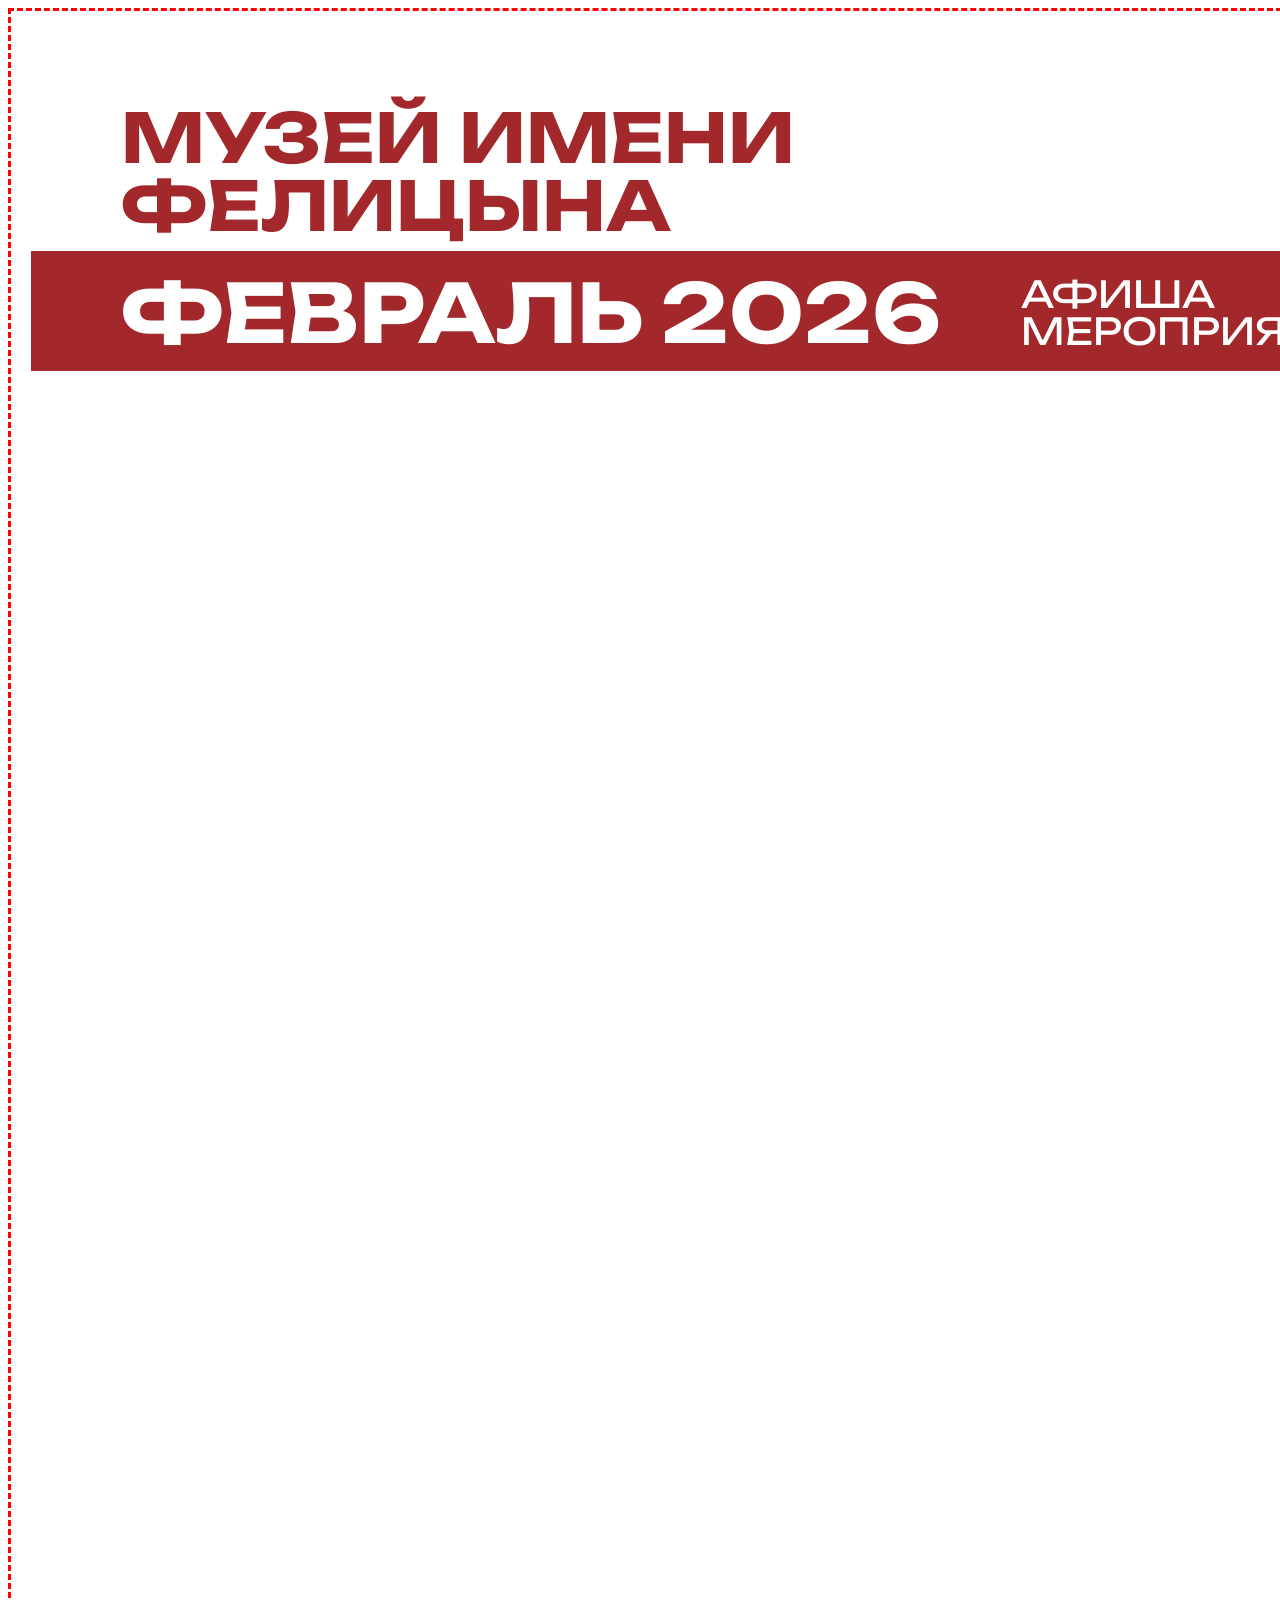
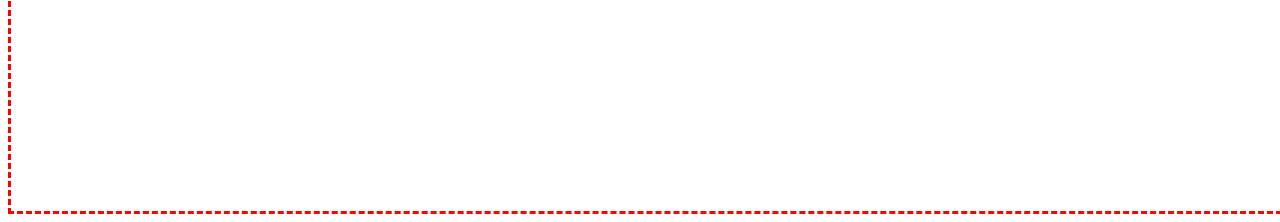
==== index.html @ 3ecdce81 "rename" ====
<!doctype html>
<html lang="ru">
  <meta charset="utf-8" />
  <meta name="viewport" content="width=device-width, initial-scale=1" />
  <head>
    <link rel="stylesheet" href="raspisanie_myzei.css" />
    <link rel="preconnect" href="https://fonts.googleapis.com" />
    <link rel="preconnect" href="https://fonts.gstatic.com" crossorigin />
    <link
      href="https://fonts.googleapis.com/css2?family=Unbounded:wght@200..900&display=swap"
      rel="stylesheet"
    />
  </head>
  <body>
    <div class="table_wrap">
      <div class="table_head">
        <div class="header_item">
          <div class="">
            <p class="h2">МУЗЕЙ ИМЕНИ<br />ФЕЛИЦЫНА</p>
            <p class="h1">Февраль 2026</p>
          </div>
          <p class="h3">АФИША<br />МЕРОПРИЯТИЙ</p>
        </div>
        <div class="header_item peshie">
          <span>пешеходные экскурсии</span><br />
          по будням: 14:00, 15:00,<br />
          суббота: 11:00, воскресенье: 15:00
        </div>
        <div class="header_item">
          <img class="pushkin" src="pushkin.png" alt="" />
          <img class="buildings" src="buildings.png" alt="" />
          <p class="zapis">
            ЗАПИСЬ ПО ТЕЛЕФОНУ:<br />8 (861) 267 16 21<br />8 (861) 262 40 86
          </p>
        </div>
      </div>
      <ul id="events"></ul>
    </div>
    <script src="script.js"></script>
  </body>
</html>
---- raspisanie_myzei.css ----
/* <weight>: Use a value from 200 to 900
 <uniquifier>: Use a unique and descriptive class name */

/* .unbounded-<uniquifier> {
  font-family: "Unbounded", serif;
  font-optical-sizing: auto;
  font-weight: <weight>;
  font-style: normal;
} */
body {
  font-family: "Unbounded", serif;
  line-height: 1;
  color: #211747;
}
p {
  margin: 0;
}
.table_wrap {
  border: dashed red;
  padding: 60px 20px 40px;
  width: 3800px;
  height: 1700px;
}
/* header */
.table_head {
  display: flex;
  justify-content: space-between;
  height: 300px;
}
.table_head::after {
  content: "";
  display: block;
  position: absolute;
  top: 251px;
  height: 120px;
  width: 3100px;
  background-color: #a2282b;
  z-index: -1;
}
.header_item {
  display: flex;
  align-items: end;
  margin-left: 50px;
}
p.h1 {
  font-weight: bolder;
  font-size: 81px;
  color: white;
  padding-left: 40px;
  padding-top: 20px;
  padding-bottom: 18px;
  text-transform: uppercase;
}
p.h2 {
  font-weight: bolder;
  font-size: 68px;
  color: #a2282b;
  padding-bottom: 12px;
  padding-left: 40px;
}
p.h3 {
  font-size: 37px;
  color: white;
  padding-left: 80px;
  padding-top: 21px;
  padding-bottom: 21px;
}
.peshie {
  width: 30%;
  display: block;
  align-self: flex-start;
  font-size: 35px;
  text-align: right;
  padding-top: 20px;
  font-weight: bold;
  color: #a2282b;
}
.peshie > span {
  font-size: 45px;
  text-transform: uppercase;
  line-height: 1.3;
}
.pushkin {
  height: 295px;
  padding-bottom: 10px;
}
.buildings {
  height: 300px;
}
p.zapis {
  position: fixed;
  left: 3320px;
  color: white;
  /* padding-top: 28px;
  padding-bottom: 29px; */
  padding-top: 16px;
  padding-bottom: 17px;
  line-height: 1.1;
  text-align: right;
  /* font-size: 28px; */
  font-size: 26px;
}

/* body */
ul {
  list-style: none;
  display: flex;
  flex-direction: column;
  flex-wrap: wrap;
  justify-content: flex-start;
  align-items: center;
  max-width: 3800px;
  height: 1430px;
  /* max-height: 1530px; */
  margin-top: 10px;
  padding-left: 0px;
}
li {
  display: flex;
  flex-basis: 6.3em;
  width: 32.3%;
  padding-left: 40px;
  padding-top: 0.7em;
}
li > p {
  display: block;
  font-weight: bold;
}
li > p:nth-child(1) {
  font-size: 1.2em;
  display: flex;
  align-items: center;
  justify-content: center;
  width: 2em;
  height: 2em;
  background-color: #a2282b;
  text-align: center;
  border-radius: 50%;
  margin-right: 20px;
  min-width: 2em;
  min-height: 2em;
  color: white;
  text-transform: uppercase;
  font-weight: 500;
  padding: 0.3em;
}
li > p:nth-child(2) {
  padding-right: 20px;
  min-width: 8.1em;
  line-height: 1.4;
}
li > p:nth-child(3) {
  font-weight: normal;
  padding-bottom: 15px;
  padding-right: 20px;
  min-width: 8em;
  min-height: 68px;
}
li > p:nth-child(3) > span {
  font-weight: bold;
}
ul > li:nth-child(odd) {
  background-color: white;
}

ul > li:nth-child(even) {
  background-color: #d9dada;
}
.raspisanie {
  width: 31.1%;
  padding-left: 80px;
  padding-top: 30px;
  display: flex;
  font-weight: 500;
  line-height: 1.4;
}
.raspisanie > p > span {
  color: #a2282b;
}
.qrcode > img {
  display: block;
  width: 260px;
}
.raspisanie > p {
  flex-basis: 60%;
}
.qrcode {
  flex-basis: 40%;
  padding-left: 20px;
}
.daily_columns {
  display: flex;
  flex-direction: row;
  width: 3800px;
  display: none;
}
.daily {
  display: block;
  padding-top: 50px;
  height: auto;
  width: 33%;
  margin-left: 2%;
}
.daily > li {
  width: 100%;
}

/*  */
/* правки высоты */
html {
  font-size: 23px;
}
/* 23px */
li {
  flex-basis: 4.8em;
  padding-top: 0.3em;
}
/* li > p:nth-child(3) {
  min-height:66px;
} */

/* p.h1 {
  font-size: 46px;
  padding-top: 34px;
  padding-bottom: 39px;
} */

.raspisanie {
  display: none;
}

/* li > p:nth-child(3) {
  padding-bottom: 0.2em;
} */

/* Расширить ряд */
/* ul > li:nth-child(12n+6){
  flex-basis: 4.7em;
} */

/* 2ой и 3ий ряд */
/* ul > li:nth-child(2n + 12) {
  background-color: white;
}
ul > li:nth-child(2n + 13) {
  background-color: #d9dada;
}
ul > li:nth-child(2n + 23) {
  background-color: white;
}
ul > li:nth-child(2n + 24) {
  background-color: #d9dada;
} */

/*  */
/* мобильная версия */
@media screen and (max-width: 900px) {
  html {
    font-size: 42px;
  }
  .table_wrap {
    width: 2400px;
    height: auto;
  }
  .table_head::after {
    width: 2400px;
    height: 122px;
  }
  .header_item > div {
    align-self: flex-start;
  }
  p.h1 {
    font-size: 72px;
  }
  p.h2 {
    font-size: 77px;
    padding-top: 15px;
  }
  p.h3 {
    position: absolute;
    padding-top: 46px;
    left: 1306px;
  }
  .pushkin {
    align-self: flex-start;
    height: 170px;
  }
  .raspisanie {
    display: none;
  }
  ul {
    max-width: 2400px;
    height: auto;
  }
  li {
    flex-basis: 3.8em !important;
    width: 98%;
  }
  p.zapis {
    display: none;
  }
  .peshie {
    display: none;
  }
  .daily_columns {
    display: none;
  }
  ul > li:nth-child(odd) {
    background-color: white !important;
  }

  ul > li:nth-child(even) {
    background-color: #d9dada !important;
  }
}
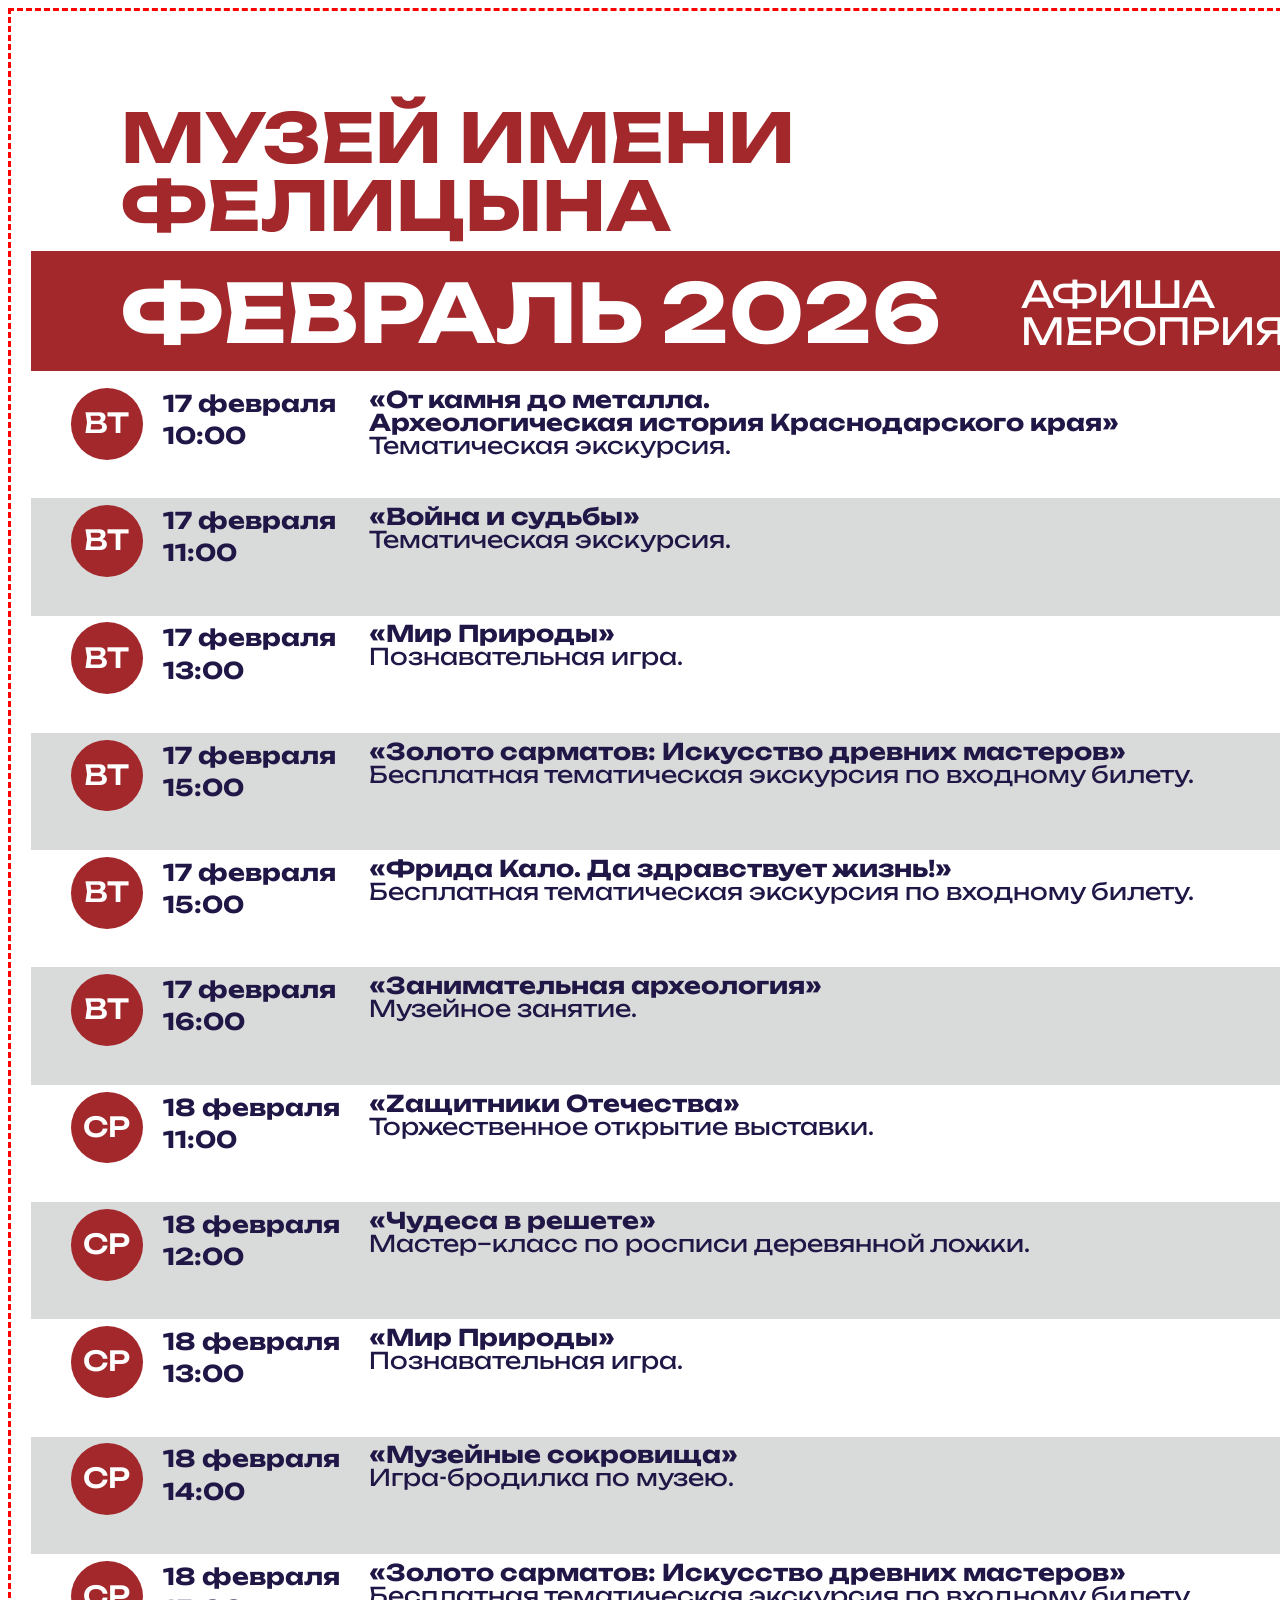
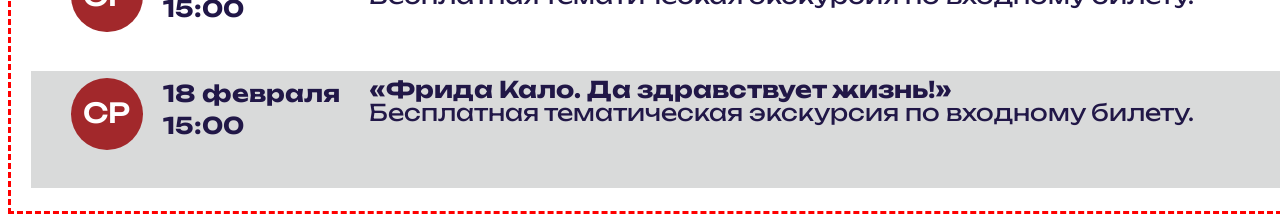
==== commit c346d822: "rename" ====
--- a/index.html
+++ b/index.html
@@ -34,8 +34,486 @@
           </p>
         </div>
       </div>
-      <ul id="events"></ul>
+      <ul>
+        <li>
+          <p>вт</p>
+          <p>17 февраля<br />10:00</p>
+          <p>
+            <span
+              >«От камня до металла.<br />Археологическая история Краснодарского
+              края»</span
+            ><br />
+            Тематическая экскурсия.
+          </p>
+        </li>
+        <li>
+          <p>вт</p>
+          <p>17 февраля<br />11:00</p>
+          <p>
+            <span>«Война и судьбы»</span><br />
+            Тематическая экскурсия.
+          </p>
+        </li>
+        <!-- <li>
+        <p>вт</p>
+        <p>17 февраля<br>14:00</p>
+        <p><span>«Музейные сокровища»</span><br>
+          Игра-бродилка по музею.</p>
+      </li> -->
+        <li>
+          <p>вт</p>
+          <p>17 февраля<br />13:00</p>
+          <p>
+            <span>«Мир Природы»</span><br />
+            Познавательная игра.
+          </p>
+        </li>
+        <li>
+          <p>вт</p>
+          <p>17 февраля<br />15:00</p>
+          <p>
+            <span>«Золото сарматов: Искусство древних мастеров»</span><br />
+            Бесплатная тематическая экскурсия по входному билету.
+          </p>
+        </li>
+        <li>
+          <p>вт</p>
+          <p>17 февраля<br />15:00</p>
+          <p>
+            <span>«Фрида Кало. Да здравствует жизнь!»</span><br />
+            Бесплатная тематическая экскурсия по входному билету.
+          </p>
+        </li>
+        <li>
+          <p>вт</p>
+          <p>17 февраля<br />16:00</p>
+          <p>
+            <span>«Занимательная археология»</span><br />
+            Музейное занятие.
+          </p>
+        </li>
+        <li>
+          <p>ср</p>
+          <p>18 февраля<br />11:00</p>
+          <p>
+            <span>«Zащитники Отечества»</span><br />
+            Торжественное открытие выставки.
+          </p>
+        </li>
+        <li>
+          <p>ср</p>
+          <p>18 февраля<br />12:00</p>
+          <p>
+            <span>«Чудеса в решете»</span><br />
+            Мастер–класс по росписи деревянной ложки.
+          </p>
+        </li>
+        <!-- <li>
+        <p>ср</p>
+        <p>18 февраля<br>11:00</p>
+        <p><span>«Война и судьбы»</span><br>
+        Тематическая экскурсия.</p>
+      </li> -->
+        <li>
+          <p>ср</p>
+          <p>18 февраля<br />13:00</p>
+          <p>
+            <span>«Мир Природы»</span><br />
+            Познавательная игра.
+          </p>
+        </li>
+        <li>
+          <p>ср</p>
+          <p>18 февраля<br />14:00</p>
+          <p>
+            <span>«Музейные сокровища»</span><br />
+            Игра-бродилка по музею.
+          </p>
+        </li>
+        <li>
+          <p>ср</p>
+          <p>18 февраля<br />15:00</p>
+          <p>
+            <span>«Золото сарматов: Искусство древних мастеров»</span><br />
+            Бесплатная тематическая экскурсия по входному билету.
+          </p>
+        </li>
+        <li>
+          <p>ср</p>
+          <p>18 февраля<br />15:00</p>
+          <p>
+            <span>«Фрида Кало. Да здравствует жизнь!»</span><br />
+            Бесплатная тематическая экскурсия по входному билету.
+          </p>
+        </li>
+        <li>
+          <p>ср</p>
+          <p>18 февраля<br />15:00</p>
+          <p>
+            <span>«Хлеб-кормилец»</span><br />
+            Интерактивное мероприятие.
+          </p>
+        </li>
+        <li>
+          <p>ср</p>
+          <p>18 февраля<br />16:00</p>
+          <p>
+            <span>«Занимательная археология»</span><br />
+            Музейное занятие.
+          </p>
+        </li>
+        <!-- <li>
+        <p>ср</p>
+        <p>18 февраля<br>16:00</p>
+        <p><span>«Богомолы – насекомые с другой планеты»</span><br>
+        Бесплатная авторская экскурсия с розыгрышем призов по цене входного билета на выставку. В конце викторина и розыгрыш призов!</p>
+      </li> -->
+        <!-- <li>
+        <p>ср</p>
+        <p>18 февраля<br>17:00</p>
+        <p><span>Открытое кормление ящериц, богомолов и пауков</span><br>
+        Вход по билету на выставку<br>«Богомолы – насекомые с другой планеты».</p>
+      </li> -->
+        <li>
+          <p>чт</p>
+          <p>19 февраля<br />11:00</p>
+          <p>
+            <span>«Защитники Отечества»</span><br />
+            Музыкальная гостиная.
+          </p>
+        </li>
+        <!-- <li>
+        <p>чт</p>
+        <p>19 февраля<br>11:00</p>
+        <p><span>«Чудеса в решете»</span><br>
+        Мастер-класс по созданию авторского сувенира.</p>
+      </li> -->
+        <li>
+          <p>чт</p>
+          <p>19 февраля<br />11:00</p>
+          <p>
+            <span>«Война и судьбы»</span><br />
+            Тематическая экскурсия.
+          </p>
+        </li>
+        <!-- <li>
+        <p>чт</p>
+        <p>19 февраля<br>14:00</p>
+        <p><span>«Музейные сокровища»</span><br>
+        Игра-бродилка по музею.</p>
+      </li> -->
+        <!-- <li>
+        <p>чт</p>
+        <p>19 февраля<br>14:00</p>
+        <p><span>«Я видел это»</span><br>
+        Пешеходная экскурсия.</p>
+      </li> -->
+        <li>
+          <p>чт</p>
+          <p>19 февраля<br />15:00</p>
+          <p>
+            <span>«Золото сарматов: Искусство древних мастеров»</span><br />
+            Бесплатная тематическая экскурсия по входному билету.
+          </p>
+        </li>
+        <li>
+          <p>чт</p>
+          <p>19 февраля<br />15:00</p>
+          <p>
+            <span>«Фрида Кало. Да здравствует жизнь!»</span><br />
+            Бесплатная тематическая экскурсия по входному билету.
+          </p>
+        </li>
+        <li>
+          <p>чт</p>
+          <p>19 февраля<br />16:00</p>
+          <p>
+            <span>«Прорыв»</span><br />
+            Экскурсия–спектакль.
+          </p>
+        </li>
+        <!-- <li>
+        <p>чт</p>
+        <p>19 февраля<br>19:00</p>
+        <p><span>«В доме купцов Богарсуковых»</span><br>
+        Тематическая экскурсия.</p>
+      </li> -->
+        <!-- <li>
+        <p>чт</p>
+        <p>19 февраля<br>12:00</p>
+        <p><span>«Тайны и мифы страны фараонов»</span><br>
+        Тематическая экскурсия по выставке<br>«Тайны древнего Египта».</p>
+      </li> -->
+        <!-- <li>
+        <p>чт</p>
+        <p>19 февраля<br>15:00</p>
+        <p><span>«Подвиги древних героев»</span><br>
+        Экскурсия-спектакль.</p>
+      </li> -->
+        <!-- <li>
+        <p>чт</p>
+        <p>19 февраля<br>15:00</p>
+        <p><span>«Жизнь тропических обитателей»</span><br>
+        Бесплатная авторская экскурсия. Вход по билету<br>на выставку «Богомолы – насекомые с другой планеты».</p>
+      </li> -->
+        <li>
+          <p>чт</p>
+          <p>19 февраля<br />18:30</p>
+          <p>
+            <span>«В старинном доме с лестницей витой»</span><br />
+            Экскурсия-спектакль.
+          </p>
+        </li>
+        <!-- <li>
+        <p>чт</p>
+        <p>19 февраля<br>18:30</p>
+        <p><span>Литературное чаепитие «Охотники до чаю и романсов»</span><br>
+        Музыкальный вечер в доме Богарсуковых.</p>
+      </li> -->
+        <!-- <li>
+        <p>чт</p>
+        <p>19 февраля<br>19:00</p>
+        <p><span>«Загадки и тайны дома Богарсуковых»</span><br>
+        Экскурсия-спектакль.</p>
+      </li> -->
+        <!-- <li>
+        <p>пт</p>
+        <p>20 февраля<br>11:00</p>
+        <p><span>«Война и судьбы»</span><br>
+        Тематическая экскурсия.</p>
+      </li> -->
+        <!-- <li>
+        <p>пт</p>
+        <p>20 февраля<br>14:00</p>
+        <p><span>«Музейные сокровища»</span><br>
+        Игра-бродилка по музею.</p>
+      </li> -->
+        <li>
+          <p>пт</p>
+          <p>20 февраля<br />14:00</p>
+          <p>
+            <span>«История Кубани. Земляки и соседи»</span><br />
+            Игра-путешествие.
+          </p>
+        </li>
+        <li>
+          <p>пт</p>
+          <p>20 февраля<br />15:00</p>
+          <p>
+            <span>«Музей для малышей»</span><br />
+            Экскурсия-спектакль.
+          </p>
+        </li>
+        <li>
+          <p>пт</p>
+          <p>20 февраля<br />15:00</p>
+          <p>
+            <span>«Золото сарматов: Искусство древних мастеров»</span><br />
+            Бесплатная тематическая экскурсия по входному билету.
+          </p>
+        </li>
+        <li>
+          <p>пт</p>
+          <p>20 февраля<br />15:00</p>
+          <p>
+            <span>«Фрида Кало. Да здравствует жизнь!»</span><br />
+            Бесплатная тематическая экскурсия по входному билету.
+          </p>
+        </li>
+        <li>
+          <p>пт</p>
+          <p>20 февраля<br />16:00</p>
+          <p>
+            <span>«Занимательная археология»</span><br />
+            Музейное занятие.
+          </p>
+        </li>
+        <!-- <li>
+        <p>пт</p>
+        <p>20 февраля<br>15:00</p>
+        <p><span>«Богомолы – насекомые с другой планеты»</span><br>
+        Бесплатная авторская экскурсия с розыгрышем призов по цене входного билета на выставку.</p>
+      </li> -->
+        <!-- <li>
+        <p>пт</p>
+        <p>20 февраля<br>16:00</p>
+        <p><span>Открытое кормление ящериц, богомолов и пауков</span><br>
+        Вход по билету на выставку<br>«Богомолы – насекомые с другой планеты».</p>
+      </li> -->
+        <!-- <li>
+        <p>пт</p>
+        <p>20 февраля<br>15:30</p>
+        <p><span>«Ящерицы: что мы о них знаем?»</span><br>
+        Бесплатная авторская экскурсия о хамелеонах и эублефарах. Вход по билету на выставку<br>«Богомолы – насекомые с другой планеты».</p>
+      </li> -->
+        <li>
+          <p>сб</p>
+          <p>21 февраля<br />12:00, 15:00</p>
+          <p>
+            <span>«Фрида Кало. Да здравствует жизнь!»</span><br />
+            Бесплатная тематическая экскурсия по входному билету.
+          </p>
+        </li>
+        <li>
+          <p>сб</p>
+          <p>21 февраля<br />13:00</p>
+          <p>
+            <span>«Музейные сокровища»</span><br />
+            Игра–бродилка по музею.
+          </p>
+        </li>
+        <li>
+          <p>сб</p>
+          <p>21 февраля<br />14:00</p>
+          <p>
+            <span>«Святое воинство: образы защитников Отечества»</span><br />
+            Тематическое мероприятие в рамках проекта Святое воинство6 образы
+            защитников Отечества.
+          </p>
+        </li>
+        <li>
+          <p>сб</p>
+          <p>21 февраля<br />15:00</p>
+          <p>
+            <span>«Чудеса в решете»</span><br />
+            Мастер–класс по росписи деревянной ложки.
+          </p>
+        </li>
+        <!-- <li>
+        <p>сб</p>
+        <p>21 февраля<br>11:00</p>
+        <p><span>«Музейные сокровища»</span><br>
+        Игра-бродилка по музею.</p>
+      </li> -->
+        <!-- <li>
+        <p>сб</p>
+        <p>21 февраля<br>14:00</p>
+        <p><span>«Музей для малышей»</span><br>
+        Интерактивная программа.</p>
+      </li> -->
+        <li>
+          <p>сб</p>
+          <p>21 февраля<br />15:00</p>
+          <p>
+            <span>«Золото сарматов: Искусство древних мастеров»</span><br />
+            Бесплатная тематическая экскурсия по входному билету.
+          </p>
+        </li>
+        <!-- <li>
+        <p>сб</p>
+        <p>21 февраля<br>15:00</p>
+        <p><span>«Золото сарматов: Искусство древних мастеров»</span><br>
+        Бесплатная тематическая экскурсия по входному билету.</p>
+      </li> -->
+        <li>
+          <p>сб</p>
+          <p>21 февраля<br />15:00</p>
+          <p>
+            <span>«Богомолы – насекомые с другой планеты»</span><br />
+            Бесплатная авторская экскурсия по цене входного билета на выставку.
+            В конце викторина и розыгрыш призов!
+          </p>
+        </li>
+        <li>
+          <p>сб</p>
+          <p>21 февраля<br />16:00</p>
+          <p>
+            <span>Открытое кормление ящериц, богомолов и пауков</span><br />
+            Вход по билету на выставку<br />«Богомолы – насекомые с другой
+            планеты».
+          </p>
+        </li>
+        <li>
+          <p>сб</p>
+          <p>21 февраля<br />17:30</p>
+          <p>
+            <span
+              >Встреча с Сергеем Котловым-бардом, член Союза деятелей авторской
+              песни</span
+            ><br />
+          </p>
+        </li>
+        <!-- <li>
+        <p>сб</p>
+        <p>21 февраля<br>17:00</p>
+        <p><span>Тематическая программа в рамках работы выставки<br>«Высоцкий. Голос эпохи»</span><br>
+        </p>
+      </li> -->
+        <!--
+      <li>
+        <p>сб</p>
+        <p>21 февраля<br>19:00</p>
+        <p><span>«В старинном доме с лестницей витой»</span><br>
+        Экскурсия-спектакль.</p>
+      </li> -->
+        <!-- <li>
+        <p>сб</p>
+        <p>21 февраля<br>19:00</p>
+        <p><span>«Загадки и тайны дома Богарсуковых»</span><br>
+        Экскурсия-спектакль.</p>
+      </li> -->
+        <!-- <li>
+        <p>вс</p>
+        <p>22 февраля<br>11:00</p>
+        <p><span>«Чудеса в решете»</span><br>
+          Мастер–класс по росписи деревянной ложки.</p>
+      </li> -->
+        <li>
+          <p>вс</p>
+          <p>22 февраля<br />12:00, 15:00</p>
+          <p>
+            <span>«Фрида Кало. Да здравствует жизнь!»</span><br />
+            Бесплатная тематическая экскурсия по входному билету.
+          </p>
+        </li>
+        <!-- <li>
+        <p>вс</p>
+        <p>22 февраля<br>15:00</p>
+        <p><span>«Чудеса в решете»</span><br>
+        Мастер–класс по росписи деревянной ложки.</p>
+      </li> -->
+        <li>
+          <p>вс</p>
+          <p>22 февраля<br />15:00</p>
+          <p>
+            <span>«Золото сарматов: Искусство древних мастеров»</span><br />
+            Бесплатная тематическая экскурсия по входному билету.
+          </p>
+        </li>
+        <!-- <li>
+        <p>вс</p>
+        <p>22 февраля<br>16:00</p>
+        <p><span>«В доме купцов Богарсуковых»</span><br>
+        Тематическая экскурсия.</p>
+      </li> -->
+        <!-- <li>
+        <p>вс</p>
+        <p>22 февраля<br>15:00</p>
+        <p><span>«Высоцкий. Голос эпохи»</span><br>
+        Тематическая программа в рамках работы выставки.</p>
+      </li> -->
+
+        <!-- <li></li> -->
+        <li></li>
+
+        <!--  -->
+        <div class="raspisanie">
+          <p>
+            <span>РЕЖИМ РАБОТЫ:</span><br />
+            <span>Понедельник:</span> выходной<br />
+            <span>Вторник:</span> 10:00 – 18:00 (касса до 17:30)<br />
+            <span>Среда:</span> 10:00 – 18:00 (касса до 17:30)<br />
+            <span>Четверг:</span> 10:00 – 20:00 (касса до 19:30)<br />
+            <span>Пятница:</span> 10:00 – 17:00 (касса до 16:30)<br />
+            <span>Суббота:</span> 10:00 – 20:00 (касса до19:30)<br />
+            <span>Воскресенье:</span> 10:00 – 18:00 (касса до 17:30)
+          </p>
+          <div class="qrcode">
+            <p>Телеграм-канал музея<br />имени Фелицина</p>
+            <img src="qrcode.png" alt="" />
+          </div>
+        </div>
+      </ul>
     </div>
-    <script src="script.js"></script>
   </body>
 </html>
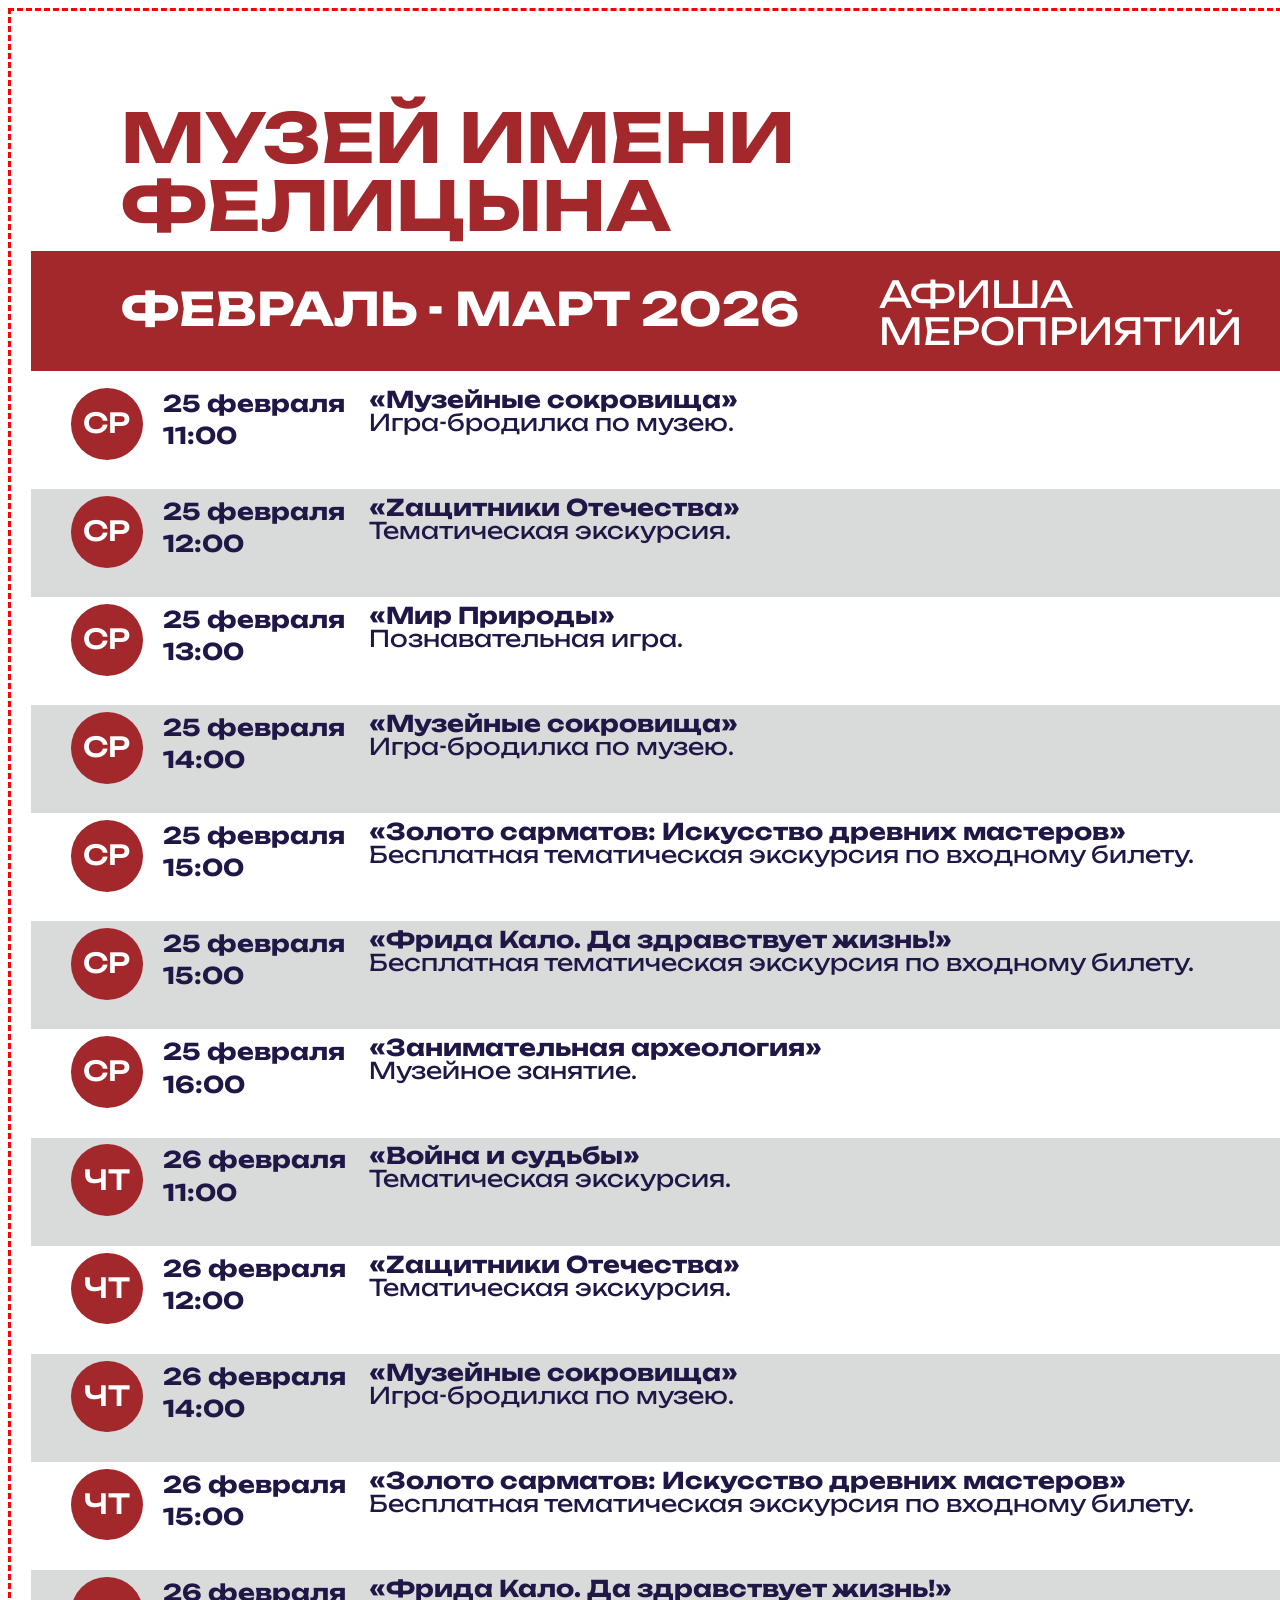
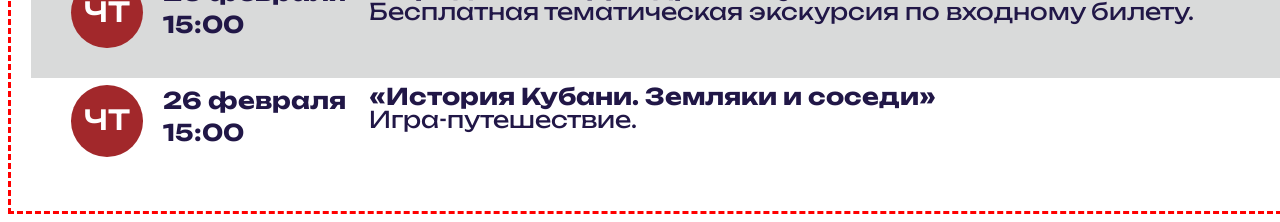
==== commit 795e4ea2: "weekly update 24.02" ====
--- a/index.html
+++ b/index.html
@@ -17,7 +17,7 @@
         <div class="header_item">
           <div class="">
             <p class="h2">МУЗЕЙ ИМЕНИ<br />ФЕЛИЦЫНА</p>
-            <p class="h1">Февраль 2026</p>
+            <p class="h1">Февраль - Март 2026</p>
           </div>
           <p class="h3">АФИША<br />МЕРОПРИЯТИЙ</p>
         </div>
@@ -35,9 +35,9 @@
         </div>
       </div>
       <ul>
-        <li>
+        <!-- <li>
           <p>вт</p>
-          <p>17 февраля<br />10:00</p>
+          <p>24 февраля<br />10:00</p>
           <p>
             <span
               >«От камня до металла.<br />Археологическая история Краснодарского
@@ -45,78 +45,86 @@
             ><br />
             Тематическая экскурсия.
           </p>
-        </li>
-        <li>
+        </li> -->
+        <!-- <li>
           <p>вт</p>
-          <p>17 февраля<br />11:00</p>
+          <p>24 февраля<br />11:00</p>
           <p>
             <span>«Война и судьбы»</span><br />
             Тематическая экскурсия.
           </p>
-        </li>
+        </li> -->
         <!-- <li>
         <p>вт</p>
-        <p>17 февраля<br>14:00</p>
+        <p>24 февраля<br>14:00</p>
         <p><span>«Музейные сокровища»</span><br>
           Игра-бродилка по музею.</p>
       </li> -->
-        <li>
+        <!-- <li>
           <p>вт</p>
-          <p>17 февраля<br />13:00</p>
+          <p>24 февраля<br />13:00</p>
           <p>
             <span>«Мир Природы»</span><br />
             Познавательная игра.
           </p>
-        </li>
-        <li>
+        </li> -->
+        <!-- <li>
           <p>вт</p>
-          <p>17 февраля<br />15:00</p>
+          <p>24 февраля<br />15:00</p>
           <p>
             <span>«Золото сарматов: Искусство древних мастеров»</span><br />
             Бесплатная тематическая экскурсия по входному билету.
           </p>
-        </li>
-        <li>
+        </li> -->
+        <!-- <li>
           <p>вт</p>
-          <p>17 февраля<br />15:00</p>
+          <p>24 февраля<br />15:00</p>
           <p>
             <span>«Фрида Кало. Да здравствует жизнь!»</span><br />
             Бесплатная тематическая экскурсия по входному билету.
           </p>
-        </li>
-        <li>
+        </li> -->
+        <!-- <li>
           <p>вт</p>
-          <p>17 февраля<br />16:00</p>
+          <p>24 февраля<br />16:00</p>
           <p>
             <span>«Занимательная археология»</span><br />
             Музейное занятие.
           </p>
-        </li>
-        <li>
-          <p>ср</p>
-          <p>18 февраля<br />11:00</p>
+        </li> -->
+        <li>
+          <p>ср</p>
+          <p>25 февраля<br />11:00</p>
+          <p>
+            <span>«Музейные сокровища»</span><br />
+            Игра-бродилка по музею.
+          </p>
+        </li>
+        <li>
+          <p>ср</p>
+          <p>25 февраля<br />12:00</p>
           <p>
             <span>«Zащитники Отечества»</span><br />
-            Торжественное открытие выставки.
-          </p>
-        </li>
-        <li>
-          <p>ср</p>
-          <p>18 февраля<br />12:00</p>
+            Тематическая экскурсия.
+          </p>
+        </li>
+        <!-- <li>
+          <p>ср</p>
+          <p>25 февраля<br />12:00</p>
           <p>
             <span>«Чудеса в решете»</span><br />
             Мастер–класс по росписи деревянной ложки.
           </p>
-        </li>
+        </li> -->
         <!-- <li>
         <p>ср</p>
-        <p>18 февраля<br>11:00</p>
+        <p>25 февраля<br>11:00</p>
         <p><span>«Война и судьбы»</span><br>
         Тематическая экскурсия.</p>
       </li> -->
         <li>
           <p>ср</p>
-          <p>18 февраля<br />13:00</p>
+          <p>25 февраля<br />13:00</p>
           <p>
             <span>«Мир Природы»</span><br />
             Познавательная игра.
@@ -124,7 +132,7 @@
         </li>
         <li>
           <p>ср</p>
-          <p>18 февраля<br />14:00</p>
+          <p>25 февраля<br />14:00</p>
           <p>
             <span>«Музейные сокровища»</span><br />
             Игра-бродилка по музею.
@@ -132,7 +140,7 @@
         </li>
         <li>
           <p>ср</p>
-          <p>18 февраля<br />15:00</p>
+          <p>25 февраля<br />15:00</p>
           <p>
             <span>«Золото сарматов: Искусство древних мастеров»</span><br />
             Бесплатная тематическая экскурсия по входному билету.
@@ -140,7 +148,7 @@
         </li>
         <li>
           <p>ср</p>
-          <p>18 февраля<br />15:00</p>
+          <p>25 февраля<br />15:00</p>
           <p>
             <span>«Фрида Кало. Да здравствует жизнь!»</span><br />
             Бесплатная тематическая экскурсия по входному билету.
@@ -148,15 +156,7 @@
         </li>
         <li>
           <p>ср</p>
-          <p>18 февраля<br />15:00</p>
-          <p>
-            <span>«Хлеб-кормилец»</span><br />
-            Интерактивное мероприятие.
-          </p>
-        </li>
-        <li>
-          <p>ср</p>
-          <p>18 февраля<br />16:00</p>
+          <p>25 февраля<br />16:00</p>
           <p>
             <span>«Занимательная археология»</span><br />
             Музейное занятие.
@@ -164,331 +164,388 @@
         </li>
         <!-- <li>
         <p>ср</p>
-        <p>18 февраля<br>16:00</p>
+        <p>25 февраля<br>16:00</p>
         <p><span>«Богомолы – насекомые с другой планеты»</span><br>
         Бесплатная авторская экскурсия с розыгрышем призов по цене входного билета на выставку. В конце викторина и розыгрыш призов!</p>
       </li> -->
         <!-- <li>
         <p>ср</p>
-        <p>18 февраля<br>17:00</p>
+        <p>25 февраля<br>17:00</p>
         <p><span>Открытое кормление ящериц, богомолов и пауков</span><br>
         Вход по билету на выставку<br>«Богомолы – насекомые с другой планеты».</p>
       </li> -->
-        <li>
-          <p>чт</p>
-          <p>19 февраля<br />11:00</p>
-          <p>
-            <span>«Защитники Отечества»</span><br />
-            Музыкальная гостиная.
-          </p>
-        </li>
-        <!-- <li>
-        <p>чт</p>
-        <p>19 февраля<br>11:00</p>
+        <!-- <li>
+        <p>чт</p>
+        <p>26 февраля<br>11:00</p>
         <p><span>«Чудеса в решете»</span><br>
         Мастер-класс по созданию авторского сувенира.</p>
       </li> -->
         <li>
           <p>чт</p>
-          <p>19 февраля<br />11:00</p>
+          <p>26 февраля<br />11:00</p>
           <p>
             <span>«Война и судьбы»</span><br />
             Тематическая экскурсия.
           </p>
         </li>
-        <!-- <li>
-        <p>чт</p>
-        <p>19 февраля<br>14:00</p>
+        <li>
+          <p>чт</p>
+          <p>26 февраля<br />12:00</p>
+          <p>
+            <span>«Zащитники Отечества»</span><br />
+            Тематическая экскурсия.
+          </p>
+        </li>
+        <li>
+          <p>чт</p>
+          <p>26 февраля<br />14:00</p>
+          <p>
+            <span>«Музейные сокровища»</span><br />
+            Игра-бродилка по музею.
+          </p>
+        </li>
+        <!-- <li>
+        <p>чт</p>
+        <p>26 февраля<br>14:00</p>
+        <p><span>«Я видел это»</span><br>
+        Пешеходная экскурсия.</p>
+      </li> -->
+        <li>
+          <p>чт</p>
+          <p>26 февраля<br />15:00</p>
+          <p>
+            <span>«Золото сарматов: Искусство древних мастеров»</span><br />
+            Бесплатная тематическая экскурсия по входному билету.
+          </p>
+        </li>
+        <li>
+          <p>чт</p>
+          <p>26 февраля<br />15:00</p>
+          <p>
+            <span>«Фрида Кало. Да здравствует жизнь!»</span><br />
+            Бесплатная тематическая экскурсия по входному билету.
+          </p>
+        </li>
+        <li>
+          <p>чт</p>
+          <p>26 февраля<br />15:00</p>
+          <p>
+            <span>«История Кубани. Земляки и соседи»</span><br />
+            Игра-путешествие.
+          </p>
+        </li>
+        <li>
+          <p>чт</p>
+          <p>26 февраля<br />16:00</p>
+          <p>
+            <span>«Прорыв»</span><br />
+            Экскурсия–спектакль.
+          </p>
+        </li>
+        <li>
+          <p>чт</p>
+          <p>26 февраля<br />18:30</p>
+          <p>
+            <span>«Вечер музыки и поэзии в доме купцов Богарсуковых»</span
+            ><br />
+            Концерт.
+          </p>
+        </li>
+        <!-- <li>
+        <p>чт</p>
+        <p>26 февраля<br>19:00</p>
+        <p><span>«В доме купцов Богарсуковых»</span><br>
+        Тематическая экскурсия.</p>
+      </li> -->
+        <!-- <li>
+        <p>чт</p>
+        <p>26 февраля<br>12:00</p>
+        <p><span>«Тайны и мифы страны фараонов»</span><br>
+        Тематическая экскурсия по выставке<br>«Тайны древнего Египта».</p>
+      </li> -->
+        <!-- <li>
+        <p>чт</p>
+        <p>26 февраля<br>15:00</p>
+        <p><span>«Подвиги древних героев»</span><br>
+        Экскурсия-спектакль.</p>
+      </li> -->
+        <!-- <li>
+        <p>чт</p>
+        <p>26 февраля<br>15:00</p>
+        <p><span>«Жизнь тропических обитателей»</span><br>
+        Бесплатная авторская экскурсия. Вход по билету<br>на выставку «Богомолы – насекомые с другой планеты».</p>
+      </li> -->
+        <!-- <li>
+          <p>чт</p>
+          <p>26 февраля<br />18:30</p>
+          <p>
+            <span>«В старинном доме с лестницей витой»</span><br />
+            Экскурсия-спектакль.
+          </p>
+        </li> -->
+        <!-- <li>
+        <p>чт</p>
+        <p>26 февраля<br>18:30</p>
+        <p><span>Литературное чаепитие «Охотники до чаю и романсов»</span><br>
+        Музыкальный вечер в доме Богарсуковых.</p>
+      </li> -->
+        <!-- <li>
+        <p>чт</p>
+        <p>26 февраля<br>19:00</p>
+        <p><span>«Загадки и тайны дома Богарсуковых»</span><br>
+        Экскурсия-спектакль.</p>
+      </li> -->
+        <li>
+          <p>пт</p>
+          <p>27 февраля<br />11:00</p>
+          <p>
+            <span>«Война и судьбы»</span><br />
+            Тематическая экскурсия.
+          </p>
+        </li>
+        <li>
+          <p>пт</p>
+          <p>27 февраля<br />11:00</p>
+          <p>
+            <span>«Музейные сокровища»</span><br />
+            Игра-бродилка по музею.
+          </p>
+        </li>
+        <li>
+          <p>пт</p>
+          <p>27 февраля<br />12:00</p>
+          <p>
+            <span>«Zащитники Отечества»</span><br />
+            Тематическая экскурсия.
+          </p>
+        </li>
+        <!-- <li>
+        <p>пт</p>
+        <p>27 февраля<br />15:00</p>
+        <p>
+          <span>«Музей для малышей»</span><br />
+          Экскурсия-спектакль.
+        </p>
+      </li> -->
+        <li>
+          <p>пт</p>
+          <p>27 февраля<br />15:00</p>
+          <p>
+            <span>«Золото сарматов: Искусство древних мастеров»</span><br />
+            Бесплатная тематическая экскурсия по входному билету.
+          </p>
+        </li>
+        <li>
+          <p>пт</p>
+          <p>27 февраля<br />15:00</p>
+          <p>
+            <span>«Фрида Кало. Да здравствует жизнь!»</span><br />
+            Бесплатная тематическая экскурсия по входному билету.
+          </p>
+        </li>
+        <li>
+          <p>пт</p>
+          <p>27 февраля<br />16:00</p>
+          <p>
+            <span>«Занимательная археология»</span><br />
+            Музейное занятие.
+          </p>
+        </li>
+        <li>
+          <p>пт</p>
+          <p>27 февраля<br />15:00</p>
+          <p>
+            <span>«Богомолы – насекомые с другой планеты»</span><br />
+            Бесплатная авторская экскурсия с розыгрышем призов по цене входного
+            билета на выставку.
+          </p>
+        </li>
+        <li>
+          <p>пт</p>
+          <p>27 февраля<br />16:00</p>
+          <p>
+            <span>Открытое кормление ящериц, богомолов и пауков</span><br />
+            Вход по билету на выставку<br />«Богомолы – насекомые с другой
+            планеты».
+          </p>
+        </li>
+        <!-- <li>
+        <p>пт</p>
+        <p>27 февраля<br>15:30</p>
+        <p><span>«Ящерицы: что мы о них знаем?»</span><br>
+        Бесплатная авторская экскурсия о хамелеонах и эублефарах. Вход по билету на выставку<br>«Богомолы – насекомые с другой планеты».</p>
+      </li> -->
+        <li>
+          <p>сб</p>
+          <p>28 февраля<br />11:00, 12:00</p>
+          <p>
+            <span>«Музейные сокровища»</span><br />
+            Игра–бродилка по музею.
+          </p>
+        </li>
+        <li>
+          <p>сб</p>
+          <p>28 февраля<br />11:00</p>
+          <p>
+            <span>«Война и судьбы»</span><br />
+            Тематическая экскурсия.
+          </p>
+        </li>
+        <li>
+          <p>сб</p>
+          <p>28 февраля<br />12:00</p>
+          <p>
+            <span>«Zащитники Отечества»</span><br />
+            Тематическая экскурсия.
+          </p>
+        </li>
+        <li>
+          <p>сб</p>
+          <p>28 февраля<br />12:00, 15:00</p>
+          <p>
+            <span>«Чудеса в решете»</span><br />
+            Семейный мастер-класс.
+          </p>
+        </li>
+        <li>
+          <p>сб</p>
+          <p>28 февраля<br />12:00, 15:00</p>
+          <p>
+            <span>«Фрида Кало. Да здравствует жизнь!»</span><br />
+            Бесплатная тематическая экскурсия по входному билету.
+          </p>
+        </li>
+        <li>
+          <p>сб</p>
+          <p>28 февраля<br />14:00</p>
+          <p>
+            <span>«Занимательная археология»</span><br />
+            Музейное занятие.
+          </p>
+        </li>
+        <!-- <li>
+        <p>сб</p>
+        <p>28 февраля<br>11:00</p>
         <p><span>«Музейные сокровища»</span><br>
         Игра-бродилка по музею.</p>
       </li> -->
         <!-- <li>
-        <p>чт</p>
-        <p>19 февраля<br>14:00</p>
-        <p><span>«Я видел это»</span><br>
-        Пешеходная экскурсия.</p>
-      </li> -->
-        <li>
-          <p>чт</p>
-          <p>19 февраля<br />15:00</p>
-          <p>
-            <span>«Золото сарматов: Искусство древних мастеров»</span><br />
-            Бесплатная тематическая экскурсия по входному билету.
-          </p>
-        </li>
-        <li>
-          <p>чт</p>
-          <p>19 февраля<br />15:00</p>
-          <p>
-            <span>«Фрида Кало. Да здравствует жизнь!»</span><br />
-            Бесплатная тематическая экскурсия по входному билету.
-          </p>
-        </li>
-        <li>
-          <p>чт</p>
-          <p>19 февраля<br />16:00</p>
-          <p>
-            <span>«Прорыв»</span><br />
-            Экскурсия–спектакль.
-          </p>
-        </li>
-        <!-- <li>
-        <p>чт</p>
-        <p>19 февраля<br>19:00</p>
-        <p><span>«В доме купцов Богарсуковых»</span><br>
-        Тематическая экскурсия.</p>
-      </li> -->
-        <!-- <li>
-        <p>чт</p>
-        <p>19 февраля<br>12:00</p>
-        <p><span>«Тайны и мифы страны фараонов»</span><br>
-        Тематическая экскурсия по выставке<br>«Тайны древнего Египта».</p>
-      </li> -->
-        <!-- <li>
-        <p>чт</p>
-        <p>19 февраля<br>15:00</p>
-        <p><span>«Подвиги древних героев»</span><br>
-        Экскурсия-спектакль.</p>
-      </li> -->
-        <!-- <li>
-        <p>чт</p>
-        <p>19 февраля<br>15:00</p>
-        <p><span>«Жизнь тропических обитателей»</span><br>
-        Бесплатная авторская экскурсия. Вход по билету<br>на выставку «Богомолы – насекомые с другой планеты».</p>
-      </li> -->
-        <li>
-          <p>чт</p>
-          <p>19 февраля<br />18:30</p>
-          <p>
-            <span>«В старинном доме с лестницей витой»</span><br />
-            Экскурсия-спектакль.
-          </p>
-        </li>
-        <!-- <li>
-        <p>чт</p>
-        <p>19 февраля<br>18:30</p>
-        <p><span>Литературное чаепитие «Охотники до чаю и романсов»</span><br>
-        Музыкальный вечер в доме Богарсуковых.</p>
-      </li> -->
-        <!-- <li>
-        <p>чт</p>
-        <p>19 февраля<br>19:00</p>
-        <p><span>«Загадки и тайны дома Богарсуковых»</span><br>
-        Экскурсия-спектакль.</p>
-      </li> -->
-        <!-- <li>
-        <p>пт</p>
-        <p>20 февраля<br>11:00</p>
-        <p><span>«Война и судьбы»</span><br>
-        Тематическая экскурсия.</p>
-      </li> -->
-        <!-- <li>
-        <p>пт</p>
-        <p>20 февраля<br>14:00</p>
-        <p><span>«Музейные сокровища»</span><br>
-        Игра-бродилка по музею.</p>
-      </li> -->
-        <li>
-          <p>пт</p>
-          <p>20 февраля<br />14:00</p>
-          <p>
-            <span>«История Кубани. Земляки и соседи»</span><br />
-            Игра-путешествие.
-          </p>
-        </li>
-        <li>
-          <p>пт</p>
-          <p>20 февраля<br />15:00</p>
-          <p>
-            <span>«Музей для малышей»</span><br />
-            Экскурсия-спектакль.
-          </p>
-        </li>
-        <li>
-          <p>пт</p>
-          <p>20 февраля<br />15:00</p>
-          <p>
-            <span>«Золото сарматов: Искусство древних мастеров»</span><br />
-            Бесплатная тематическая экскурсия по входному билету.
-          </p>
-        </li>
-        <li>
-          <p>пт</p>
-          <p>20 февраля<br />15:00</p>
-          <p>
-            <span>«Фрида Кало. Да здравствует жизнь!»</span><br />
-            Бесплатная тематическая экскурсия по входному билету.
-          </p>
-        </li>
-        <li>
-          <p>пт</p>
-          <p>20 февраля<br />16:00</p>
-          <p>
-            <span>«Занимательная археология»</span><br />
-            Музейное занятие.
-          </p>
-        </li>
-        <!-- <li>
-        <p>пт</p>
-        <p>20 февраля<br>15:00</p>
-        <p><span>«Богомолы – насекомые с другой планеты»</span><br>
-        Бесплатная авторская экскурсия с розыгрышем призов по цене входного билета на выставку.</p>
-      </li> -->
-        <!-- <li>
-        <p>пт</p>
-        <p>20 февраля<br>16:00</p>
-        <p><span>Открытое кормление ящериц, богомолов и пауков</span><br>
-        Вход по билету на выставку<br>«Богомолы – насекомые с другой планеты».</p>
-      </li> -->
-        <!-- <li>
-        <p>пт</p>
-        <p>20 февраля<br>15:30</p>
-        <p><span>«Ящерицы: что мы о них знаем?»</span><br>
-        Бесплатная авторская экскурсия о хамелеонах и эублефарах. Вход по билету на выставку<br>«Богомолы – насекомые с другой планеты».</p>
-      </li> -->
-        <li>
-          <p>сб</p>
-          <p>21 февраля<br />12:00, 15:00</p>
-          <p>
-            <span>«Фрида Кало. Да здравствует жизнь!»</span><br />
-            Бесплатная тематическая экскурсия по входному билету.
-          </p>
-        </li>
-        <li>
-          <p>сб</p>
-          <p>21 февраля<br />13:00</p>
-          <p>
-            <span>«Музейные сокровища»</span><br />
-            Игра–бродилка по музею.
-          </p>
-        </li>
-        <li>
-          <p>сб</p>
-          <p>21 февраля<br />14:00</p>
-          <p>
-            <span>«Святое воинство: образы защитников Отечества»</span><br />
-            Тематическое мероприятие в рамках проекта Святое воинство6 образы
-            защитников Отечества.
-          </p>
-        </li>
-        <li>
-          <p>сб</p>
-          <p>21 февраля<br />15:00</p>
-          <p>
-            <span>«Чудеса в решете»</span><br />
-            Мастер–класс по росписи деревянной ложки.
-          </p>
-        </li>
-        <!-- <li>
         <p>сб</p>
-        <p>21 февраля<br>11:00</p>
-        <p><span>«Музейные сокровища»</span><br>
-        Игра-бродилка по музею.</p>
-      </li> -->
-        <!-- <li>
-        <p>сб</p>
-        <p>21 февраля<br>14:00</p>
+        <p>28 февраля<br>14:00</p>
         <p><span>«Музей для малышей»</span><br>
         Интерактивная программа.</p>
       </li> -->
         <li>
           <p>сб</p>
-          <p>21 февраля<br />15:00</p>
+          <p>28 февраля<br />15:00</p>
           <p>
             <span>«Золото сарматов: Искусство древних мастеров»</span><br />
             Бесплатная тематическая экскурсия по входному билету.
           </p>
         </li>
         <!-- <li>
-        <p>сб</p>
-        <p>21 февраля<br>15:00</p>
-        <p><span>«Золото сарматов: Искусство древних мастеров»</span><br>
-        Бесплатная тематическая экскурсия по входному билету.</p>
-      </li> -->
-        <li>
-          <p>сб</p>
-          <p>21 февраля<br />15:00</p>
+          <p>сб</p>
+          <p>28 февраля<br />15:00</p>
           <p>
             <span>«Богомолы – насекомые с другой планеты»</span><br />
             Бесплатная авторская экскурсия по цене входного билета на выставку.
             В конце викторина и розыгрыш призов!
           </p>
-        </li>
-        <li>
-          <p>сб</p>
-          <p>21 февраля<br />16:00</p>
+        </li> -->
+        <!-- <li>
+          <p>сб</p>
+          <p>28 февраля<br />16:00</p>
           <p>
             <span>Открытое кормление ящериц, богомолов и пауков</span><br />
             Вход по билету на выставку<br />«Богомолы – насекомые с другой
             планеты».
           </p>
-        </li>
-        <li>
-          <p>сб</p>
-          <p>21 февраля<br />17:30</p>
-          <p>
-            <span
-              >Встреча с Сергеем Котловым-бардом, член Союза деятелей авторской
-              песни</span
-            ><br />
-          </p>
-        </li>
+        </li> -->
         <!-- <li>
         <p>сб</p>
-        <p>21 февраля<br>17:00</p>
+        <p>28 февраля<br>17:00</p>
         <p><span>Тематическая программа в рамках работы выставки<br>«Высоцкий. Голос эпохи»</span><br>
         </p>
       </li> -->
         <!--
       <li>
         <p>сб</p>
-        <p>21 февраля<br>19:00</p>
+        <p>28 февраля<br>19:00</p>
         <p><span>«В старинном доме с лестницей витой»</span><br>
         Экскурсия-спектакль.</p>
       </li> -->
         <!-- <li>
         <p>сб</p>
-        <p>21 февраля<br>19:00</p>
+        <p>28 февраля<br>19:00</p>
         <p><span>«Загадки и тайны дома Богарсуковых»</span><br>
         Экскурсия-спектакль.</p>
       </li> -->
+        <li>
+          <p>вс</p>
+          <p>1 марта<br />11:00</p>
+          <p>
+            <span>«Война и судьбы»</span><br />
+            Тематическая экскурсия.
+          </p>
+        </li>
+        <li>
+          <p>вс</p>
+          <p>1 марта<br />11:00</p>
+          <p>
+            <span>«Чудеса в решете»</span><br />
+            Семейный мастер-класс.
+          </p>
+        </li>
+        <li>
+          <p>вс</p>
+          <p>1 марта<br />11:00</p>
+          <p>
+            <span>«Странноязыкий Платонов»</span><br />
+            Литературный завтрак с чаем по-советски.
+          </p>
+        </li>
+        <li>
+          <p>вс</p>
+          <p>1 марта<br />12:00</p>
+          <p>
+            <span>«Zащитники Отечества»</span><br />
+            Тематическая экскурсия.
+          </p>
+        </li>
+        <li>
+          <p>вс</p>
+          <p>1 марта<br />12:00</p>
+          <p>
+            <span>«Первобытное искусство»</span><br />
+            Интерактивное мероприятие в рамках проекта «Путешествие в историю
+            искусства».
+          </p>
+        </li>
+        <li>
+          <p>вс</p>
+          <p>1 марта<br />12:00, 15:00</p>
+          <p>
+            <span>«Фрида Кало. Да здравствует жизнь!»</span><br />
+            Бесплатная тематическая экскурсия по входному билету.
+          </p>
+        </li>
+        <li>
+          <p>вс</p>
+          <p>1 марта<br />15:00</p>
+          <p>
+            <span>«Золото сарматов: Искусство древних мастеров»</span><br />
+            Бесплатная тематическая экскурсия по входному билету.
+          </p>
+        </li>
         <!-- <li>
         <p>вс</p>
-        <p>22 февраля<br>11:00</p>
-        <p><span>«Чудеса в решете»</span><br>
-          Мастер–класс по росписи деревянной ложки.</p>
-      </li> -->
-        <li>
-          <p>вс</p>
-          <p>22 февраля<br />12:00, 15:00</p>
-          <p>
-            <span>«Фрида Кало. Да здравствует жизнь!»</span><br />
-            Бесплатная тематическая экскурсия по входному билету.
-          </p>
-        </li>
-        <!-- <li>
-        <p>вс</p>
-        <p>22 февраля<br>15:00</p>
-        <p><span>«Чудеса в решете»</span><br>
-        Мастер–класс по росписи деревянной ложки.</p>
-      </li> -->
-        <li>
-          <p>вс</p>
-          <p>22 февраля<br />15:00</p>
-          <p>
-            <span>«Золото сарматов: Искусство древних мастеров»</span><br />
-            Бесплатная тематическая экскурсия по входному билету.
-          </p>
-        </li>
-        <!-- <li>
-        <p>вс</p>
-        <p>22 февраля<br>16:00</p>
+        <p>1 марта<br>16:00</p>
         <p><span>«В доме купцов Богарсуковых»</span><br>
         Тематическая экскурсия.</p>
       </li> -->
         <!-- <li>
         <p>вс</p>
-        <p>22 февраля<br>15:00</p>
+        <p>1 марта<br>15:00</p>
         <p><span>«Высоцкий. Голос эпохи»</span><br>
         Тематическая программа в рамках работы выставки.</p>
       </li> -->
--- a/raspisanie_myzei.css
+++ b/raspisanie_myzei.css
@@ -212,18 +212,18 @@
 }
 /* 23px */
 li {
-  flex-basis: 4.8em;
+  flex-basis: 4.4em;
   padding-top: 0.3em;
 }
 /* li > p:nth-child(3) {
   min-height:66px;
 } */
 
-/* p.h1 {
+p.h1 {
   font-size: 46px;
   padding-top: 34px;
   padding-bottom: 39px;
-} */
+}
 
 .raspisanie {
   display: none;
@@ -239,18 +239,18 @@
 } */
 
 /* 2ой и 3ий ряд */
-/* ul > li:nth-child(2n + 12) {
+ul > li:nth-child(2n + 14) {
   background-color: white;
 }
-ul > li:nth-child(2n + 13) {
+ul > li:nth-child(2n + 15) {
   background-color: #d9dada;
 }
-ul > li:nth-child(2n + 23) {
+ul > li:nth-child(2n + 27) {
   background-color: white;
 }
-ul > li:nth-child(2n + 24) {
+ul > li:nth-child(2n + 28) {
   background-color: #d9dada;
-} */
+}
 
 /*  */
 /* мобильная версия */
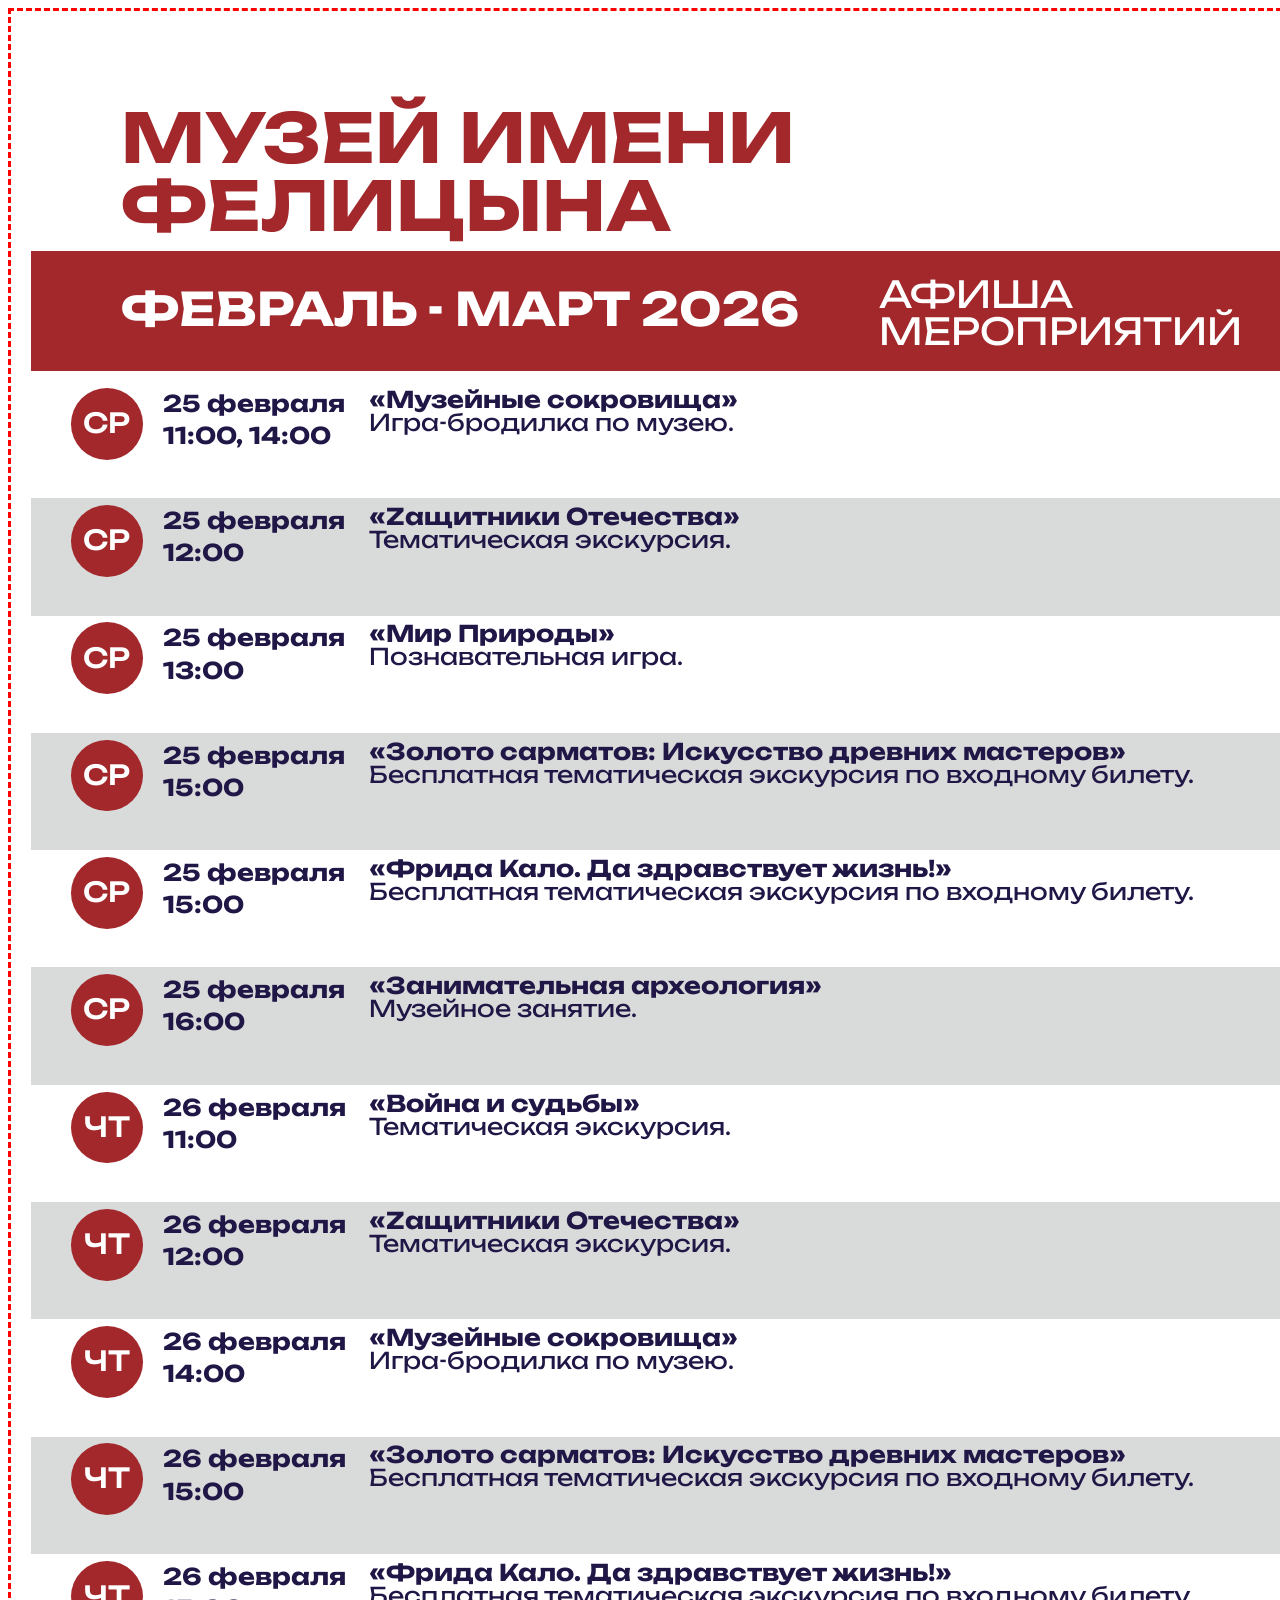
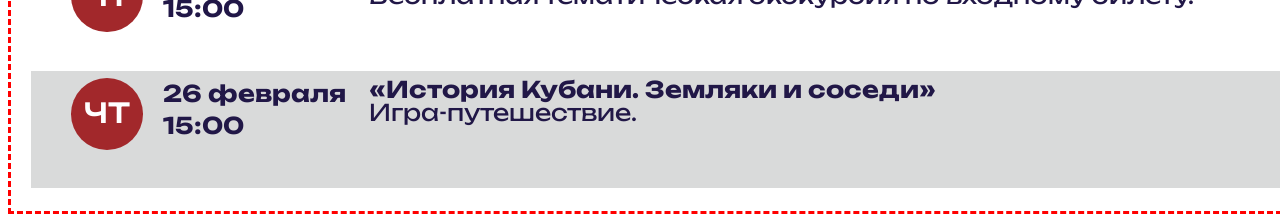
==== commit 4d68cb04: "weekly 24.02_2" ====
--- a/index.html
+++ b/index.html
@@ -94,7 +94,7 @@
         </li> -->
         <li>
           <p>ср</p>
-          <p>25 февраля<br />11:00</p>
+          <p>25 февраля<br />11:00, 14:00</p>
           <p>
             <span>«Музейные сокровища»</span><br />
             Игра-бродилка по музею.
@@ -130,14 +130,14 @@
             Познавательная игра.
           </p>
         </li>
-        <li>
+        <!-- <li>
           <p>ср</p>
           <p>25 февраля<br />14:00</p>
           <p>
             <span>«Музейные сокровища»</span><br />
             Игра-бродилка по музею.
           </p>
-        </li>
+        </li> -->
         <li>
           <p>ср</p>
           <p>25 февраля<br />15:00</p>
@@ -551,7 +551,7 @@
       </li> -->
 
         <!-- <li></li> -->
-        <li></li>
+        <!-- <li></li> -->
 
         <!--  -->
         <div class="raspisanie">
--- a/raspisanie_myzei.css
+++ b/raspisanie_myzei.css
@@ -212,7 +212,7 @@
 }
 /* 23px */
 li {
-  flex-basis: 4.4em;
+  flex-basis: 4.8em;
   padding-top: 0.3em;
 }
 /* li > p:nth-child(3) {
@@ -239,7 +239,7 @@
 } */
 
 /* 2ой и 3ий ряд */
-ul > li:nth-child(2n + 14) {
+/* ul > li:nth-child(2n + 14) {
   background-color: white;
 }
 ul > li:nth-child(2n + 15) {
@@ -250,7 +250,7 @@
 }
 ul > li:nth-child(2n + 28) {
   background-color: #d9dada;
-}
+} */
 
 /*  */
 /* мобильная версия */
